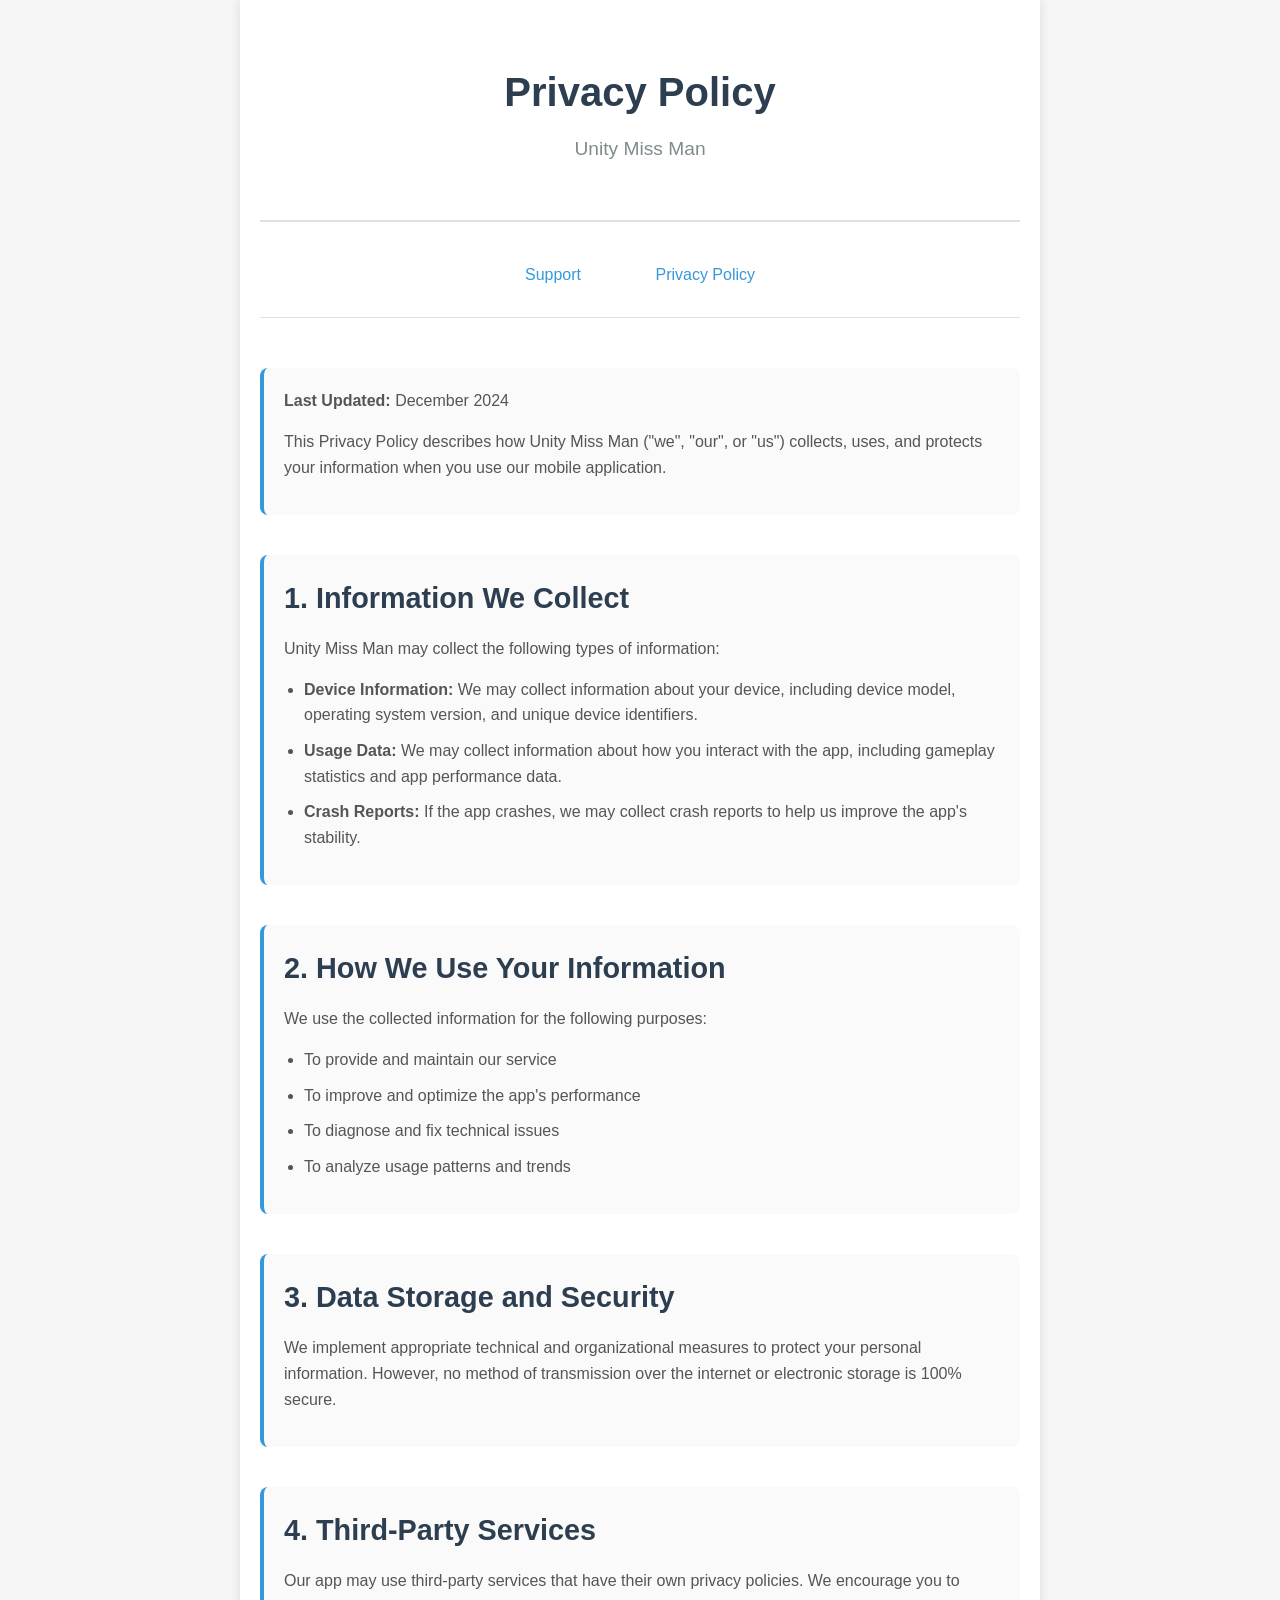
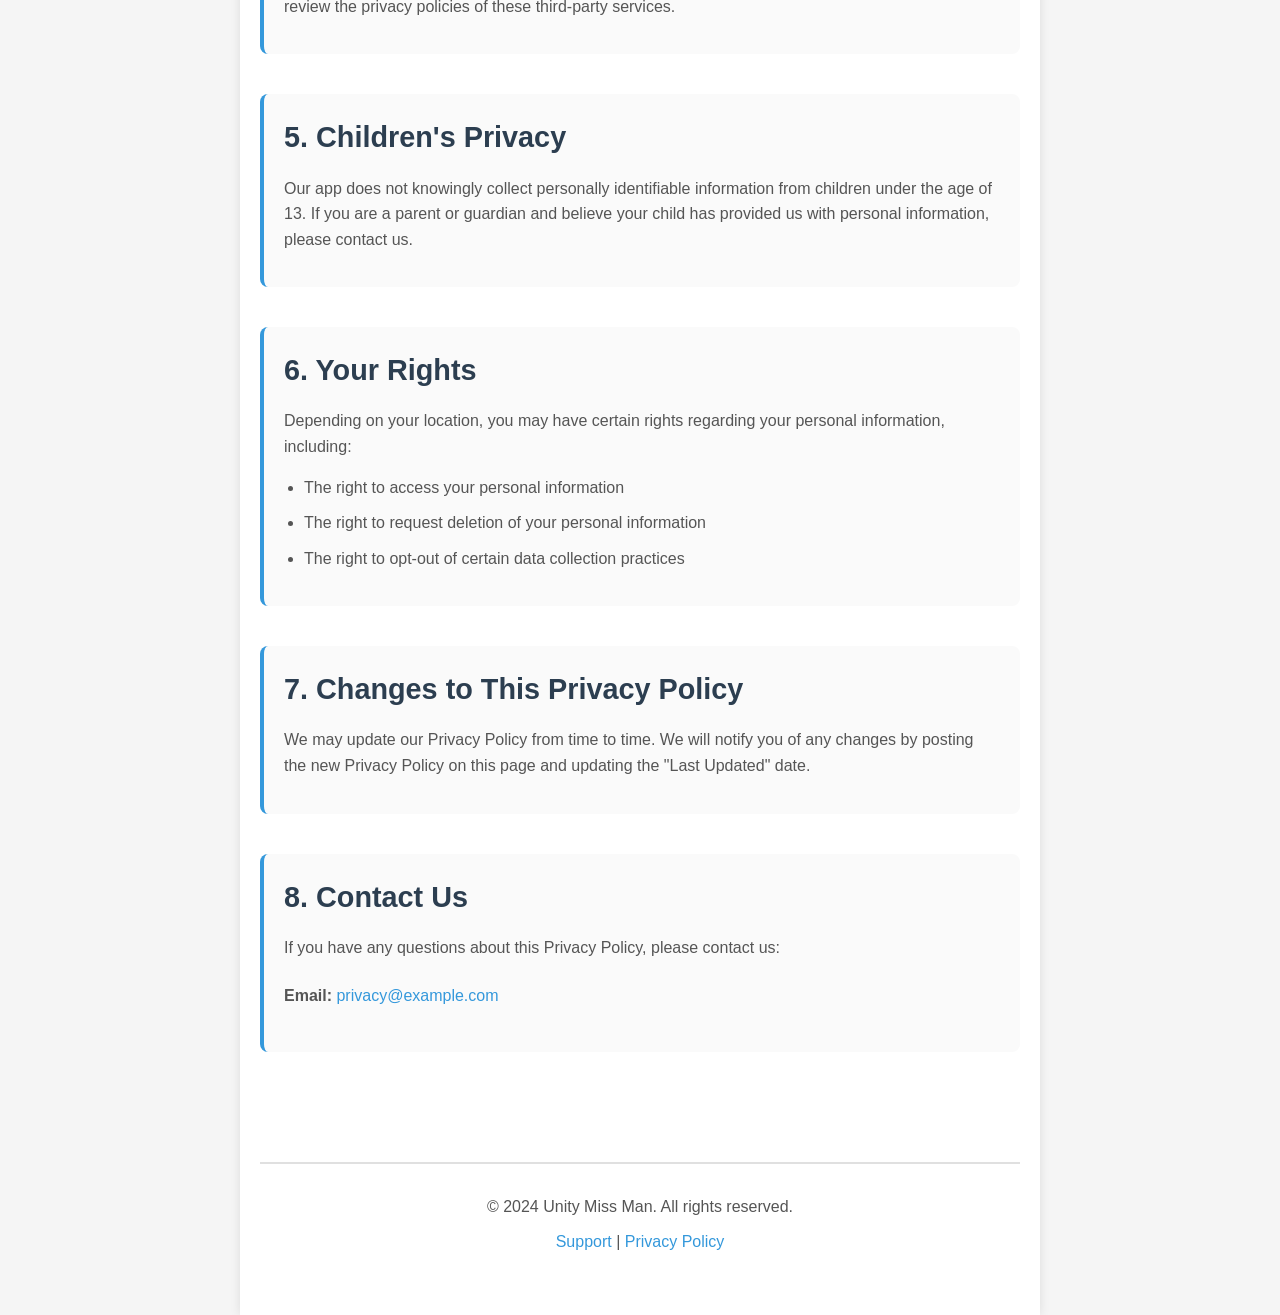
==== docs/privacy-policy.html @ 2e25ffc7 "Add support website and privacy policy" ====
<!DOCTYPE html>
<html lang="en">
<head>
    <meta charset="UTF-8">
    <meta name="viewport" content="width=device-width, initial-scale=1.0">
    <title>Privacy Policy - Unity Miss Man</title>
    <link rel="stylesheet" href="styles.css">
</head>
<body>
    <div class="container">
        <header>
            <h1>Privacy Policy</h1>
            <p class="subtitle">Unity Miss Man</p>
        </header>

        <nav>
            <a href="index.html">Support</a>
            <a href="privacy-policy.html">Privacy Policy</a>
        </nav>

        <main>
            <section class="policy-section">
                <p><strong>Last Updated:</strong> <span id="last-updated">December 2024</span></p>
                
                <p>This Privacy Policy describes how Unity Miss Man ("we", "our", or "us") collects, uses, and protects your information when you use our mobile application.</p>
            </section>

            <section class="policy-section">
                <h2>1. Information We Collect</h2>
                <p>Unity Miss Man may collect the following types of information:</p>
                <ul>
                    <li><strong>Device Information:</strong> We may collect information about your device, including device model, operating system version, and unique device identifiers.</li>
                    <li><strong>Usage Data:</strong> We may collect information about how you interact with the app, including gameplay statistics and app performance data.</li>
                    <li><strong>Crash Reports:</strong> If the app crashes, we may collect crash reports to help us improve the app's stability.</li>
                </ul>
            </section>

            <section class="policy-section">
                <h2>2. How We Use Your Information</h2>
                <p>We use the collected information for the following purposes:</p>
                <ul>
                    <li>To provide and maintain our service</li>
                    <li>To improve and optimize the app's performance</li>
                    <li>To diagnose and fix technical issues</li>
                    <li>To analyze usage patterns and trends</li>
                </ul>
            </section>

            <section class="policy-section">
                <h2>3. Data Storage and Security</h2>
                <p>We implement appropriate technical and organizational measures to protect your personal information. However, no method of transmission over the internet or electronic storage is 100% secure.</p>
            </section>

            <section class="policy-section">
                <h2>4. Third-Party Services</h2>
                <p>Our app may use third-party services that have their own privacy policies. We encourage you to review the privacy policies of these third-party services.</p>
            </section>

            <section class="policy-section">
                <h2>5. Children's Privacy</h2>
                <p>Our app does not knowingly collect personally identifiable information from children under the age of 13. If you are a parent or guardian and believe your child has provided us with personal information, please contact us.</p>
            </section>

            <section class="policy-section">
                <h2>6. Your Rights</h2>
                <p>Depending on your location, you may have certain rights regarding your personal information, including:</p>
                <ul>
                    <li>The right to access your personal information</li>
                    <li>The right to request deletion of your personal information</li>
                    <li>The right to opt-out of certain data collection practices</li>
                </ul>
            </section>

            <section class="policy-section">
                <h2>7. Changes to This Privacy Policy</h2>
                <p>We may update our Privacy Policy from time to time. We will notify you of any changes by posting the new Privacy Policy on this page and updating the "Last Updated" date.</p>
            </section>

            <section class="policy-section">
                <h2>8. Contact Us</h2>
                <p>If you have any questions about this Privacy Policy, please contact us:</p>
                <ul class="contact-list">
                    <li><strong>Email:</strong> <a href="mailto:privacy@example.com">privacy@example.com</a></li>
                </ul>
            </section>
        </main>

        <footer>
            <p>&copy; 2024 Unity Miss Man. All rights reserved.</p>
            <p><a href="index.html">Support</a> | <a href="privacy-policy.html">Privacy Policy</a></p>
        </footer>
    </div>
</body>
</html>
---- docs/styles.css ----
* {
    margin: 0;
    padding: 0;
    box-sizing: border-box;
}

body {
    font-family: -apple-system, BlinkMacSystemFont, 'Segoe UI', Roboto, Oxygen, Ubuntu, Cantarell, sans-serif;
    line-height: 1.6;
    color: #333;
    background-color: #f5f5f5;
}

.container {
    max-width: 800px;
    margin: 0 auto;
    padding: 20px;
    background-color: #ffffff;
    min-height: 100vh;
    box-shadow: 0 0 10px rgba(0, 0, 0, 0.1);
}

header {
    text-align: center;
    padding: 40px 20px;
    border-bottom: 2px solid #e0e0e0;
    margin-bottom: 30px;
}

header h1 {
    color: #2c3e50;
    font-size: 2.5em;
    margin-bottom: 10px;
}

.subtitle {
    color: #7f8c8d;
    font-size: 1.2em;
}

nav {
    text-align: center;
    margin-bottom: 30px;
    padding-bottom: 20px;
    border-bottom: 1px solid #e0e0e0;
}

nav a {
    display: inline-block;
    margin: 0 15px;
    padding: 10px 20px;
    text-decoration: none;
    color: #3498db;
    font-weight: 500;
    border-radius: 5px;
    transition: background-color 0.3s;
}

nav a:hover {
    background-color: #ecf0f1;
}

main {
    padding: 20px 0;
}

.support-section,
.policy-section {
    margin-bottom: 40px;
    padding: 20px;
    background-color: #fafafa;
    border-radius: 8px;
    border-left: 4px solid #3498db;
}

h2 {
    color: #2c3e50;
    margin-bottom: 15px;
    font-size: 1.8em;
}

h3 {
    color: #34495e;
    margin-bottom: 10px;
    margin-top: 20px;
    font-size: 1.3em;
}

p {
    margin-bottom: 15px;
    color: #555;
}

ul {
    margin-left: 20px;
    margin-bottom: 15px;
}

li {
    margin-bottom: 10px;
    color: #555;
}

a {
    color: #3498db;
    text-decoration: none;
}

a:hover {
    text-decoration: underline;
}

.faq-item {
    margin-bottom: 25px;
    padding: 15px;
    background-color: #ffffff;
    border-radius: 5px;
    border: 1px solid #e0e0e0;
}

.faq-item h3 {
    margin-top: 0;
    color: #2c3e50;
}

.contact-list,
.info-list {
    list-style: none;
    margin-left: 0;
}

.contact-list li,
.info-list li {
    padding: 8px 0;
    border-bottom: 1px solid #e0e0e0;
}

.contact-list li:last-child,
.info-list li:last-child {
    border-bottom: none;
}

footer {
    text-align: center;
    padding: 30px 20px;
    margin-top: 50px;
    border-top: 2px solid #e0e0e0;
    color: #7f8c8d;
}

footer p {
    margin-bottom: 10px;
}

footer a {
    color: #3498db;
}

@media (max-width: 600px) {
    header h1 {
        font-size: 2em;
    }
    
    .container {
        padding: 10px;
    }
    
    nav a {
        display: block;
        margin: 5px 0;
    }
    
    .support-section,
    .policy-section {
        padding: 15px;
    }
}
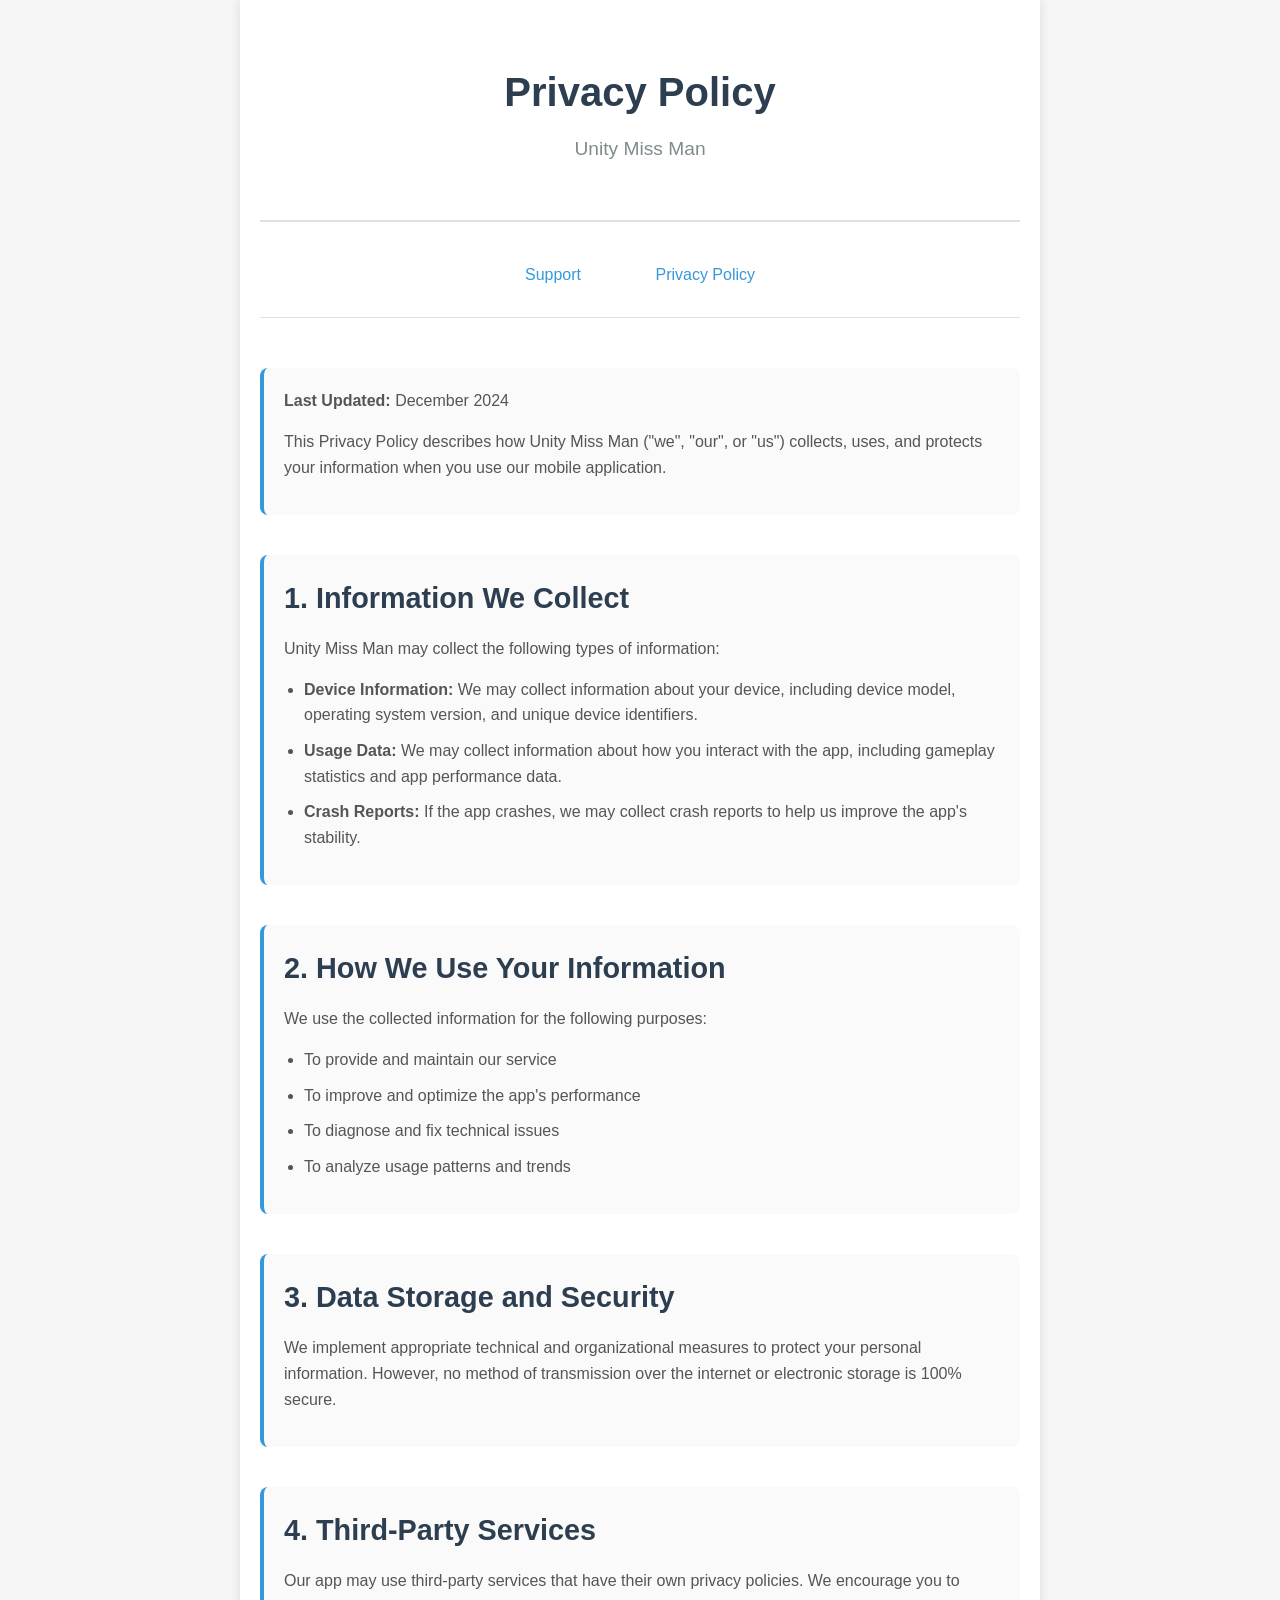
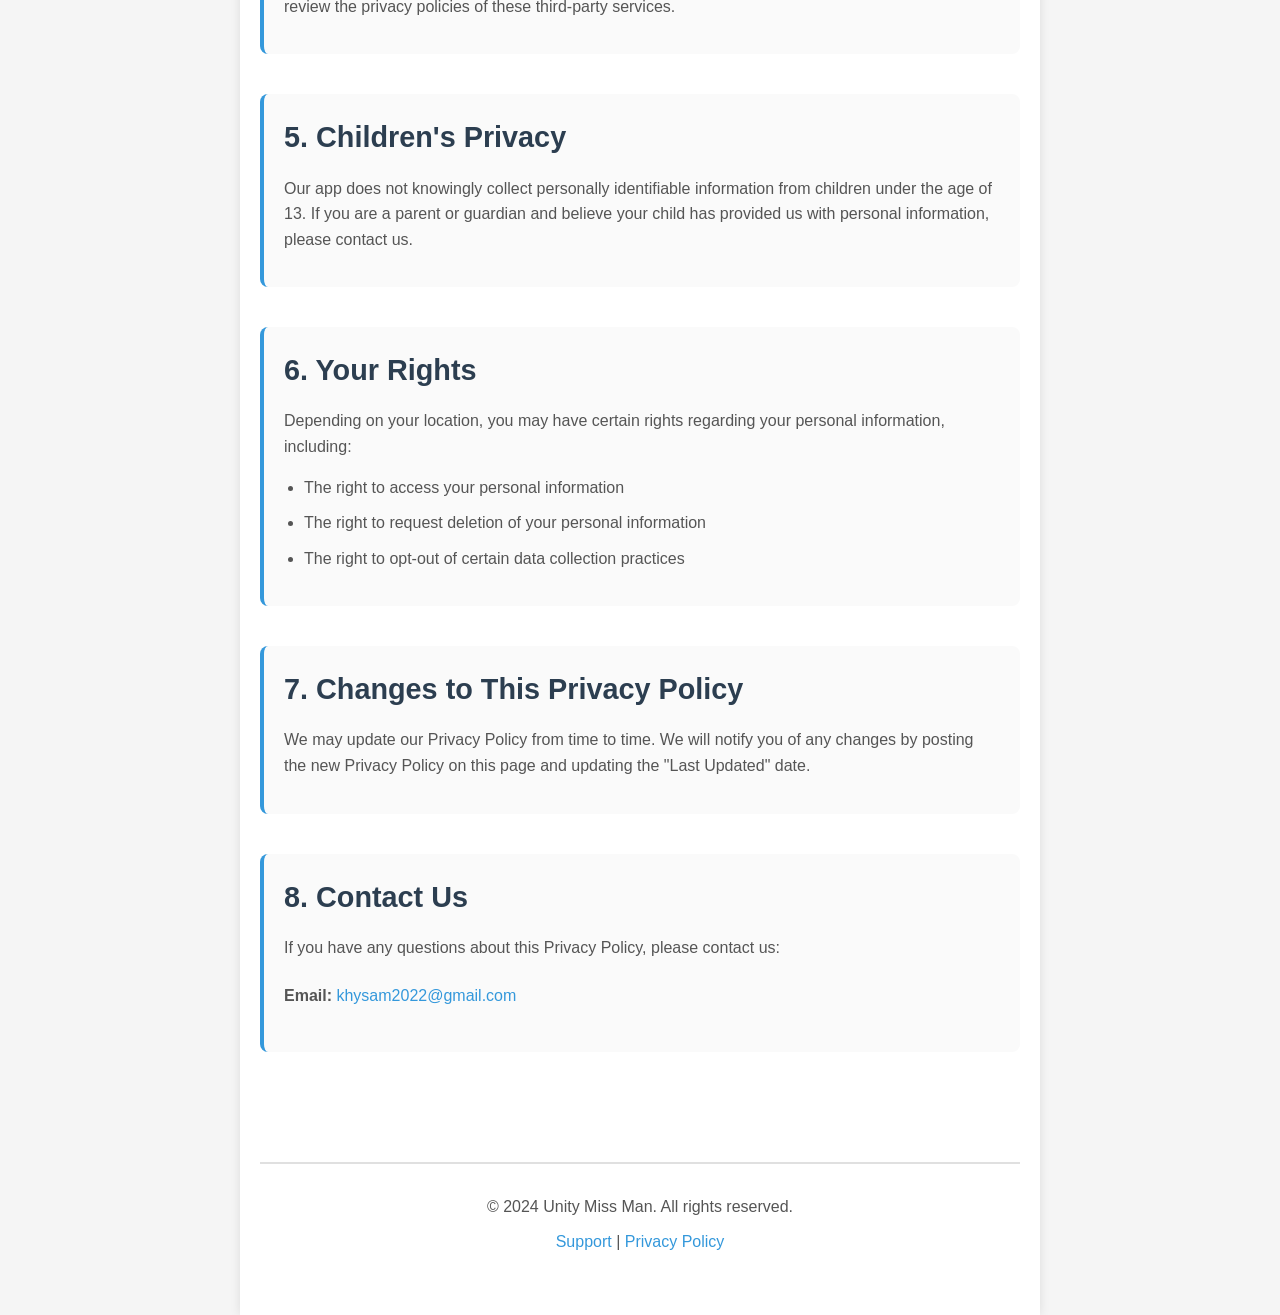
==== commit b2a2ca02: "Update email addresses to khysam2022@gmail.com" ====
--- a/docs/privacy-policy.html
+++ b/docs/privacy-policy.html
@@ -80,7 +80,7 @@
                 <h2>8. Contact Us</h2>
                 <p>If you have any questions about this Privacy Policy, please contact us:</p>
                 <ul class="contact-list">
-                    <li><strong>Email:</strong> <a href="mailto:privacy@example.com">privacy@example.com</a></li>
+                    <li><strong>Email:</strong> <a href="mailto:khysam2022@gmail.com">khysam2022@gmail.com</a></li>
                 </ul>
             </section>
         </main>
